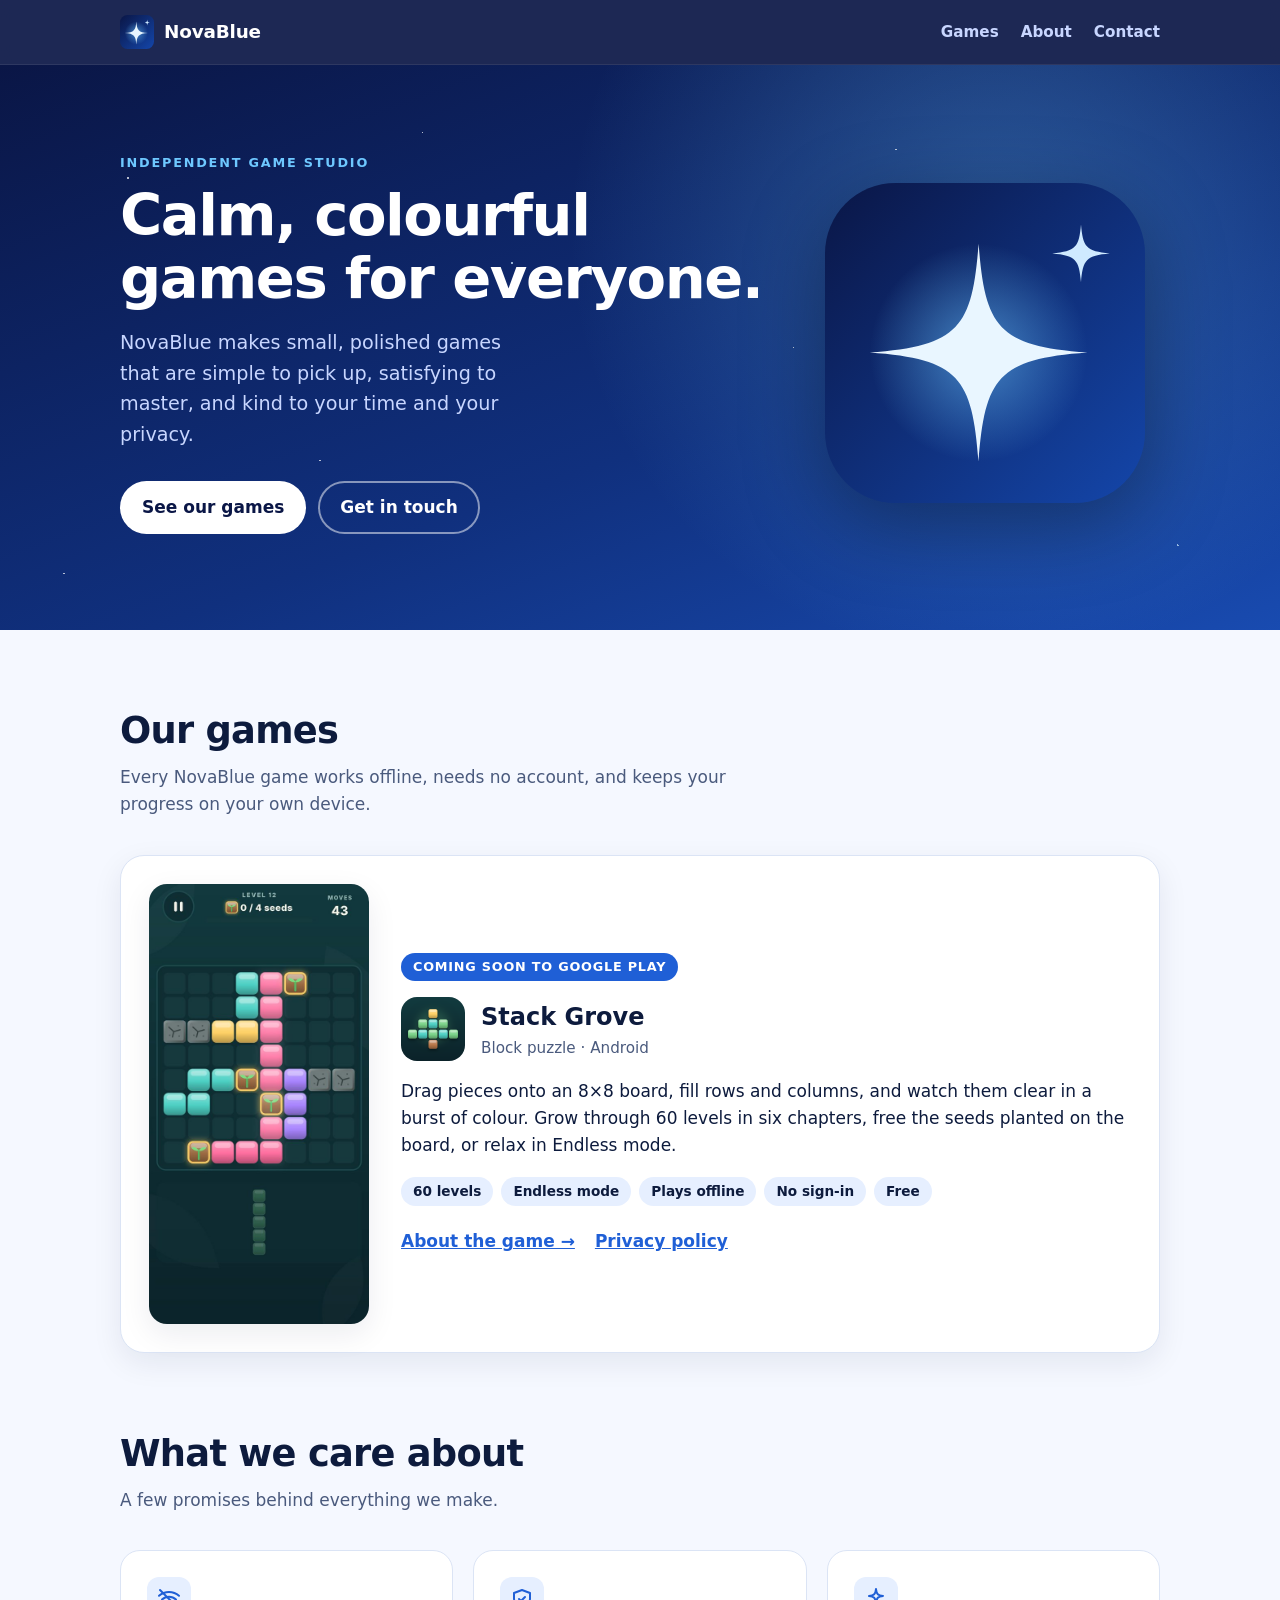
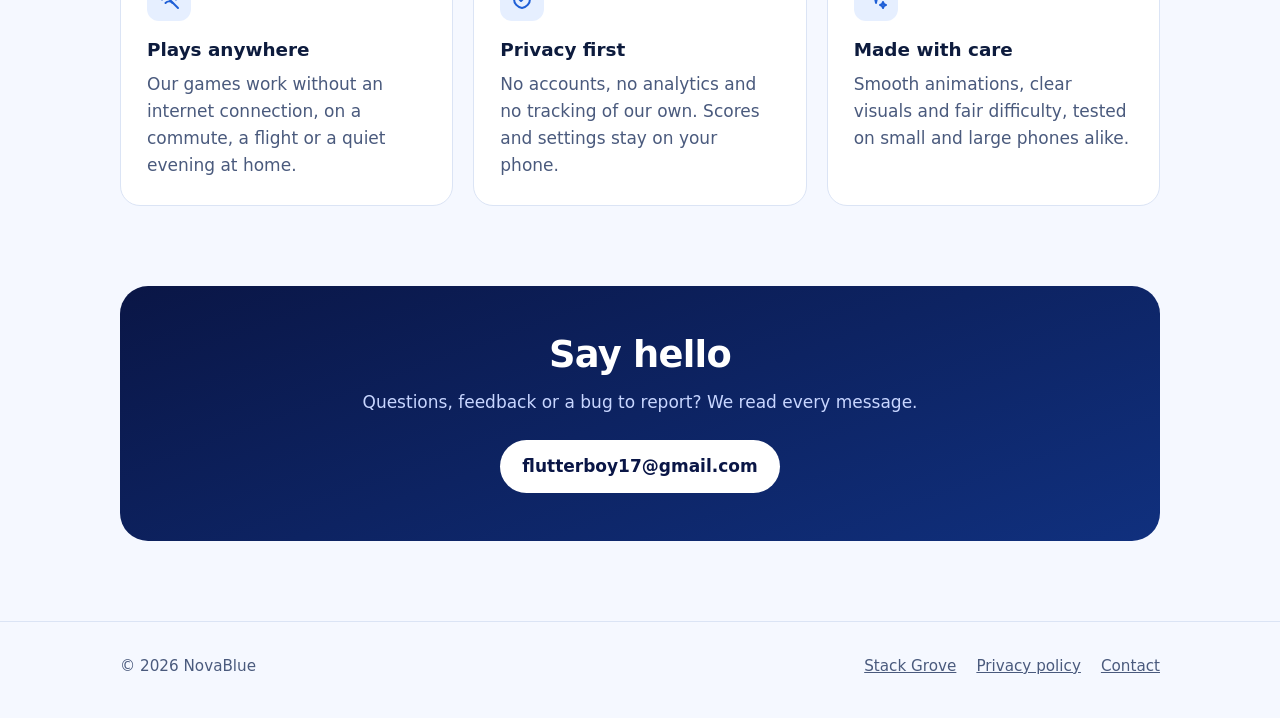
==== index.html @ 7bbaac74 "Launch the NovaBlue website Home page, Stack Grove page with screenshots, features and support FAQ, " ====
<!doctype html>
<html lang="en">
<head>
<meta charset="utf-8">
<meta name="viewport" content="width=device-width, initial-scale=1">
<title>NovaBlue: calm, colourful games</title>
<meta name="description" content="NovaBlue is an independent studio making calm, colourful mobile games that play offline and respect your privacy.">
<meta name="theme-color" content="#0a1646">
<meta name="color-scheme" content="light dark">
<link rel="icon" href="/assets/logo.svg" type="image/svg+xml">
<meta property="og:title" content="NovaBlue">
<meta property="og:description" content="Calm, colourful games for everyone.">
<meta property="og:type" content="website">
<link rel="stylesheet" href="/assets/site.css">
</head>
<body>

<header class="site-header">
  <div class="wrap">
    <a class="brand" href="/"><img src="/assets/logo.svg" alt="" width="34" height="34"><span>NovaBlue</span></a>
    <nav class="nav" aria-label="Main">
      <a href="#games">Games</a>
      <a href="#about">About</a>
      <a href="#contact">Contact</a>
    </nav>
  </div>
</header>

<main>
  <div class="hero">
    <div class="wrap">
      <div>
        <p class="eyebrow">Independent game studio</p>
        <h1>Calm, colourful games for everyone.</h1>
        <p class="lead">NovaBlue makes small, polished games that are simple to pick up, satisfying to master, and kind to your time and your privacy.</p>
        <div class="btn-row">
          <a class="btn" href="#games">See our games</a>
          <a class="btn ghost" href="#contact">Get in touch</a>
        </div>
      </div>
      <img class="hero-star" src="/assets/logo.svg" alt="NovaBlue logo: a bright four-point star" width="320" height="320">
    </div>
  </div>

  <section id="games">
    <div class="wrap">
      <h2>Our games</h2>
      <p class="section-intro">Every NovaBlue game works offline, needs no account, and keeps your progress on your own device.</p>

      <article class="game-card">
        <img class="shot" src="/assets/stack-grove/4-gameplay.jpg" alt="Stack Grove gameplay: dragging a piece onto the board while a column glows, ready to clear" width="540" height="1080" loading="lazy">
        <div>
          <span class="status">Coming soon to Google Play</span>
          <div class="game-head" style="margin-top:16px">
            <img src="/assets/stack-grove/icon.png" alt="" width="64" height="64">
            <div>
              <h3>Stack Grove</h3>
              <p>Block puzzle · Android</p>
            </div>
          </div>
          <p>Drag pieces onto an 8×8 board, fill rows and columns, and watch them clear in a burst of colour. Grow through 60 levels in six chapters, free the seeds planted on the board, or relax in Endless mode.</p>
          <ul class="chips">
            <li>60 levels</li>
            <li>Endless mode</li>
            <li>Plays offline</li>
            <li>No sign-in</li>
            <li>Free</li>
          </ul>
          <div class="text-links">
            <a href="/stack-grove/">About the game →</a>
            <a href="/stack-grove/privacy.html">Privacy policy</a>
          </div>
        </div>
      </article>
    </div>
  </section>

  <section id="about" style="padding-top:0">
    <div class="wrap">
      <h2>What we care about</h2>
      <p class="section-intro">A few promises behind everything we make.</p>
      <div class="values">
        <div class="value">
          <div class="icon"><svg viewBox="0 0 24 24" aria-hidden="true"><path d="M2 8.8a15 15 0 0 1 20 0"/><path d="M5 12.5a10 10 0 0 1 14 0"/><path d="M8.5 16a5 5 0 0 1 7 0"/><path d="M3 3l18 18"/></svg></div>
          <h3>Plays anywhere</h3>
          <p>Our games work without an internet connection, on a commute, a flight or a quiet evening at home.</p>
        </div>
        <div class="value">
          <div class="icon"><svg viewBox="0 0 24 24" aria-hidden="true"><path d="M12 3l8 3v6c0 4.5-3.4 8.3-8 9-4.6-.7-8-4.5-8-9V6z"/><path d="M9 12l2 2 4-4"/></svg></div>
          <h3>Privacy first</h3>
          <p>No accounts, no analytics and no tracking of our own. Scores and settings stay on your phone.</p>
        </div>
        <div class="value">
          <div class="icon"><svg viewBox="0 0 24 24" aria-hidden="true"><path d="M12 2c.6 5.2 1.8 6.4 7 7-5.2.6-6.4 1.8-7 7-.6-5.2-1.8-6.4-7-7 5.2-.6 6.4-1.8 7-7z"/><path d="M19 15c.3 2.2.8 2.7 3 3-2.2.3-2.7.8-3 3-.3-2.2-.8-2.7-3-3 2.2-.3 2.7-.8 3-3z"/></svg></div>
          <h3>Made with care</h3>
          <p>Smooth animations, clear visuals and fair difficulty, tested on small and large phones alike.</p>
        </div>
      </div>
    </div>
  </section>

  <section id="contact" style="padding-top:0">
    <div class="wrap">
      <div class="contact-band">
        <h2>Say hello</h2>
        <p>Questions, feedback or a bug to report? We read every message.</p>
        <a class="btn" href="mailto:flutterboy17@gmail.com">flutterboy17@gmail.com</a>
      </div>
    </div>
  </section>
</main>

<footer class="site-footer">
  <div class="wrap">
    <span>© 2026 NovaBlue</span>
    <nav aria-label="Footer">
      <a href="/stack-grove/">Stack Grove</a>
      <a href="/stack-grove/privacy.html">Privacy policy</a>
      <a href="mailto:flutterboy17@gmail.com">Contact</a>
    </nav>
  </div>
</footer>

</body>
</html>
---- assets/site.css ----
/* NovaBlue site styles. No web fonts, no trackers: everything is local. */
:root {
  --night: #0a1646;
  --deep: #10307e;
  --blue: #1f5fd6;
  --sky: #6ec8ff;
  --ice: #e9f6ff;

  --bg: #f5f8ff;
  --surface: #ffffff;
  --text: #0d1b3d;
  --muted: #4a5a7d;
  --line: #dbe4f5;
  --link: #1f5fd6;
  --chip: #e6efff;
  --shadow: 0 10px 30px rgba(13, 27, 61, .08);
}
@media (prefers-color-scheme: dark) {
  :root {
    --bg: #070f2e;
    --surface: #0f1d4a;
    --text: #eef3ff;
    --muted: #a8b6d8;
    --line: #20356f;
    --link: #8fd3ff;
    --chip: #18306e;
    --shadow: 0 10px 30px rgba(0, 0, 0, .35);
  }
}

* { box-sizing: border-box; }
html { scroll-behavior: smooth; }
body {
  margin: 0;
  background: var(--bg);
  color: var(--text);
  font: 17px/1.6 system-ui, -apple-system, "Segoe UI", Roboto, "Helvetica Neue", Arial, sans-serif;
  -webkit-font-smoothing: antialiased;
}
img { max-width: 100%; height: auto; display: block; }
a { color: var(--link); }
a:focus-visible, button:focus-visible { outline: 3px solid var(--sky); outline-offset: 3px; border-radius: 6px; }

.wrap { max-width: 1080px; margin: 0 auto; padding: 0 20px; }
.narrow { max-width: 760px; }

/* Header */
.site-header {
  position: sticky; top: 0; z-index: 10;
  background: rgba(10, 22, 70, .92);
  backdrop-filter: saturate(140%) blur(10px);
  -webkit-backdrop-filter: saturate(140%) blur(10px);
  border-bottom: 1px solid rgba(255, 255, 255, .08);
}
.site-header .wrap { display: flex; align-items: center; justify-content: space-between; height: 64px; gap: 16px; }
.brand { display: flex; align-items: center; gap: 10px; color: #fff; text-decoration: none; font-weight: 800; font-size: 1.15rem; letter-spacing: -.01em; }
.brand img { width: 34px; height: 34px; }
.nav { display: flex; gap: 22px; }
.nav a { color: #c8d6ff; text-decoration: none; font-weight: 600; font-size: .95rem; }
.nav a:hover, .nav a[aria-current] { color: #fff; }

/* Hero */
.hero {
  position: relative; overflow: hidden;
  color: #fff;
  background:
    radial-gradient(circle at 78% 30%, rgba(110, 200, 255, .30), transparent 40%),
    linear-gradient(160deg, var(--night) 0%, var(--deep) 60%, var(--blue) 130%);
}
.hero::before {
  /* A sprinkle of stars drawn with gradients, no image needed. */
  content: ""; position: absolute; inset: 0; opacity: .7; pointer-events: none;
  background-image:
    radial-gradient(1.5px 1.5px at 10% 20%, #fff 50%, transparent 51%),
    radial-gradient(1px 1px at 25% 70%, #fff 50%, transparent 51%),
    radial-gradient(2px 2px at 40% 35%, #cfeaff 50%, transparent 51%),
    radial-gradient(1px 1px at 55% 80%, #fff 50%, transparent 51%),
    radial-gradient(1.5px 1.5px at 70% 15%, #fff 50%, transparent 51%),
    radial-gradient(1px 1px at 85% 60%, #fff 50%, transparent 51%),
    radial-gradient(2px 2px at 92% 85%, #cfeaff 50%, transparent 51%),
    radial-gradient(1px 1px at 5% 90%, #fff 50%, transparent 51%),
    radial-gradient(1.5px 1.5px at 62% 50%, #fff 50%, transparent 51%),
    radial-gradient(1px 1px at 33% 12%, #fff 50%, transparent 51%);
}
.hero .wrap { position: relative; padding-top: 88px; padding-bottom: 96px; display: grid; grid-template-columns: minmax(0, 1.3fr) minmax(0, .7fr); gap: 40px; align-items: center; }
.hero .wrap > *, .game-card > * { min-width: 0; }
.hero h1 { font-size: clamp(2.3rem, 5.5vw, 3.6rem); line-height: 1.08; margin: 0 0 18px; letter-spacing: -.025em; }
.hero p.lead { font-size: 1.2rem; color: #c8d6ff; margin: 0 0 30px; max-width: 34ch; }
.hero-star { width: min(320px, 100%); justify-self: center; filter: drop-shadow(0 20px 40px rgba(0, 0, 0, .35)); }
.eyebrow { text-transform: uppercase; letter-spacing: .14em; font-weight: 800; font-size: .8rem; color: var(--sky); margin: 0 0 12px; }

.btn {
  display: inline-flex; align-items: center; gap: 8px;
  padding: 13px 22px; border-radius: 999px;
  font-weight: 700; text-decoration: none;
  background: #fff; color: var(--night);
  transition: transform .15s ease, box-shadow .15s ease;
}
.btn:hover { transform: translateY(-1px); box-shadow: 0 8px 20px rgba(0, 0, 0, .25); }
.btn.ghost { background: transparent; color: #fff; box-shadow: inset 0 0 0 2px rgba(255, 255, 255, .5); }
.btn-row { display: flex; flex-wrap: wrap; gap: 12px; }

/* Sections */
section { padding: 80px 0; }
section h2 { font-size: clamp(1.7rem, 3.5vw, 2.3rem); line-height: 1.15; letter-spacing: -.02em; margin: 0 0 12px; }
.section-intro { color: var(--muted); margin: 0 0 36px; max-width: 60ch; }

/* Game card */
.game-card {
  display: grid; grid-template-columns: 220px minmax(0, 1fr); gap: 32px; align-items: center;
  background: var(--surface); border: 1px solid var(--line); border-radius: 24px;
  padding: 28px; box-shadow: var(--shadow);
}
.game-card .shot { border-radius: 18px; box-shadow: var(--shadow); }
.game-head { display: flex; align-items: center; gap: 16px; margin-bottom: 10px; }
.game-head img { width: 64px; height: 64px; border-radius: 16px; }
.game-head h3 { margin: 0; font-size: 1.5rem; }
.game-head p { margin: 0; color: var(--muted); font-size: .95rem; }
.chips { display: flex; flex-wrap: wrap; gap: 8px; margin: 14px 0 22px; padding: 0; list-style: none; }
.chips li { background: var(--chip); border-radius: 999px; padding: 4px 12px; font-size: .85rem; font-weight: 600; }
.status { display: inline-block; font-size: .8rem; font-weight: 800; letter-spacing: .06em; text-transform: uppercase; color: #fff; background: var(--blue); border-radius: 999px; padding: 4px 12px; }
.text-links { display: flex; flex-wrap: wrap; gap: 20px; font-weight: 700; }

/* Values */
.values { display: grid; grid-template-columns: repeat(3, 1fr); gap: 20px; }
.value { background: var(--surface); border: 1px solid var(--line); border-radius: 20px; padding: 26px; }
.value .icon { width: 44px; height: 44px; border-radius: 12px; display: grid; place-items: center; background: var(--chip); margin-bottom: 14px; }
.value .icon svg { width: 24px; height: 24px; stroke: var(--link); fill: none; stroke-width: 2; stroke-linecap: round; stroke-linejoin: round; }
.value h3 { margin: 0 0 6px; font-size: 1.15rem; }
.value p { margin: 0; color: var(--muted); }

/* Contact band */
.contact-band { background: linear-gradient(160deg, var(--night), var(--deep)); color: #fff; border-radius: 28px; padding: 48px; text-align: center; }
.contact-band p { color: #c8d6ff; margin: 0 0 24px; }

/* Screenshots strip */
.shots { display: flex; gap: 16px; overflow-x: auto; scroll-snap-type: x mandatory; padding: 8px 4px 20px; margin: 0 -4px; }
.shots img { width: 220px; flex: 0 0 auto; border-radius: 18px; scroll-snap-align: start; box-shadow: var(--shadow); }

.feature-list { columns: 2; column-gap: 40px; padding-left: 20px; }
.feature-list li { margin-bottom: 8px; break-inside: avoid; }

details { background: var(--surface); border: 1px solid var(--line); border-radius: 16px; padding: 16px 20px; margin-bottom: 12px; }
summary { cursor: pointer; font-weight: 700; }
details p { margin: 10px 0 0; color: var(--muted); }

/* Long-form pages (privacy) */
.doc { padding: 56px 0 80px; }
.doc h1 { font-size: 2.2rem; line-height: 1.15; margin: 0 0 6px; letter-spacing: -.02em; }
.doc h2 { font-size: 1.3rem; margin: 36px 0 8px; }
.muted { color: var(--muted); }
.card { background: var(--surface); border: 1px solid var(--line); border-radius: 16px; padding: 18px 22px; margin: 22px 0; }
table { width: 100%; border-collapse: collapse; font-size: .95rem; }
th, td { text-align: left; vertical-align: top; padding: 10px 8px; border-bottom: 1px solid var(--line); }

/* Footer */
.site-footer { border-top: 1px solid var(--line); padding: 32px 0 40px; color: var(--muted); font-size: .95rem; }
.site-footer .wrap { display: flex; flex-wrap: wrap; justify-content: space-between; gap: 16px; }
.site-footer nav { display: flex; flex-wrap: wrap; gap: 20px; }
.site-footer a { color: var(--muted); }

@media (max-width: 820px) {
  .hero .wrap { grid-template-columns: minmax(0, 1fr); gap: 24px; padding-top: 40px; padding-bottom: 56px; }
  .hero-star { width: 96px; justify-self: start; order: -1; }
  .game-card { grid-template-columns: minmax(0, 1fr); padding: 20px; gap: 20px; }
  .game-card .shot { width: 200px; justify-self: center; }
  .values { grid-template-columns: 1fr; }
  .feature-list { columns: 1; }
  section { padding: 56px 0; }
  .contact-band { padding: 32px 20px; }
}
@media (max-width: 520px) {
  .wrap { padding: 0 16px; }
  .nav { gap: 14px; }
  .nav a { font-size: .9rem; }
  .brand span { display: none; }
  table, tbody, tr, th, td { display: block; }
  th { padding-bottom: 0; }
}
@media (prefers-reduced-motion: reduce) {
  html { scroll-behavior: auto; }
  .btn { transition: none; }
}
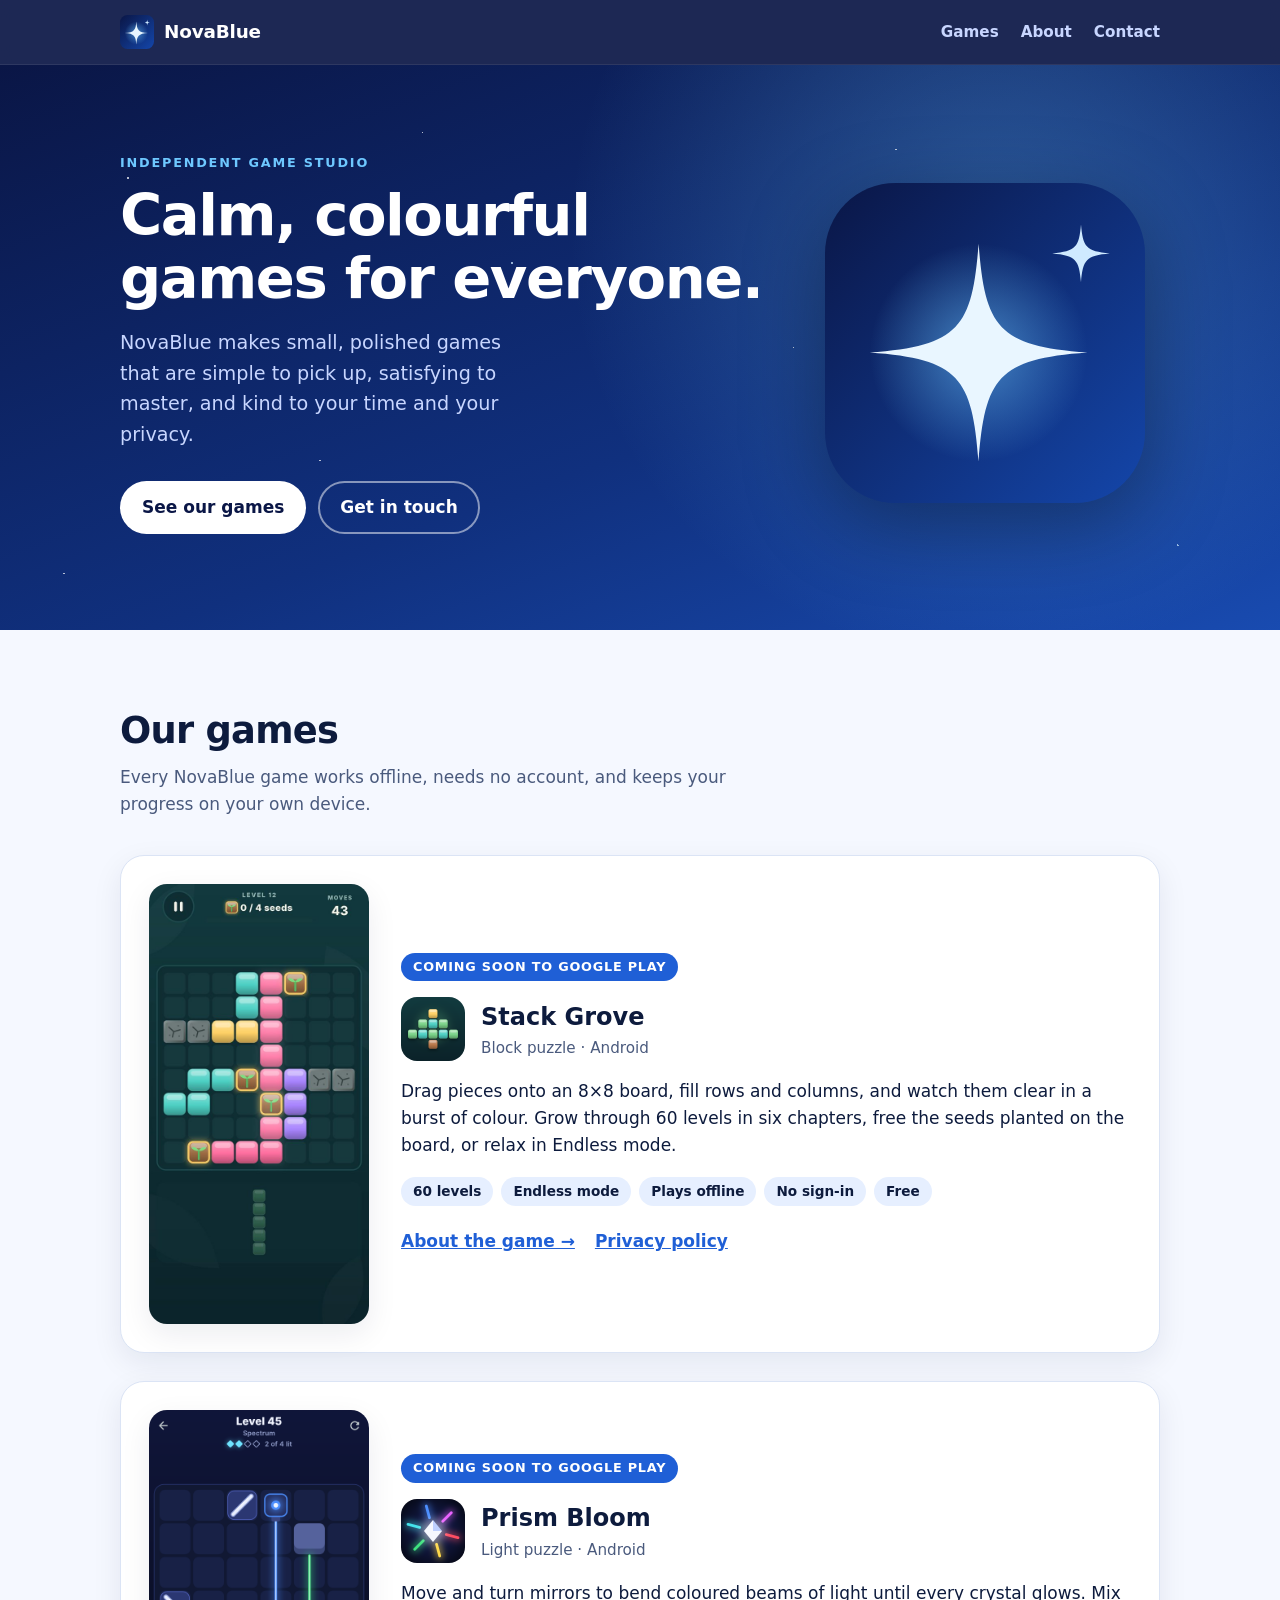
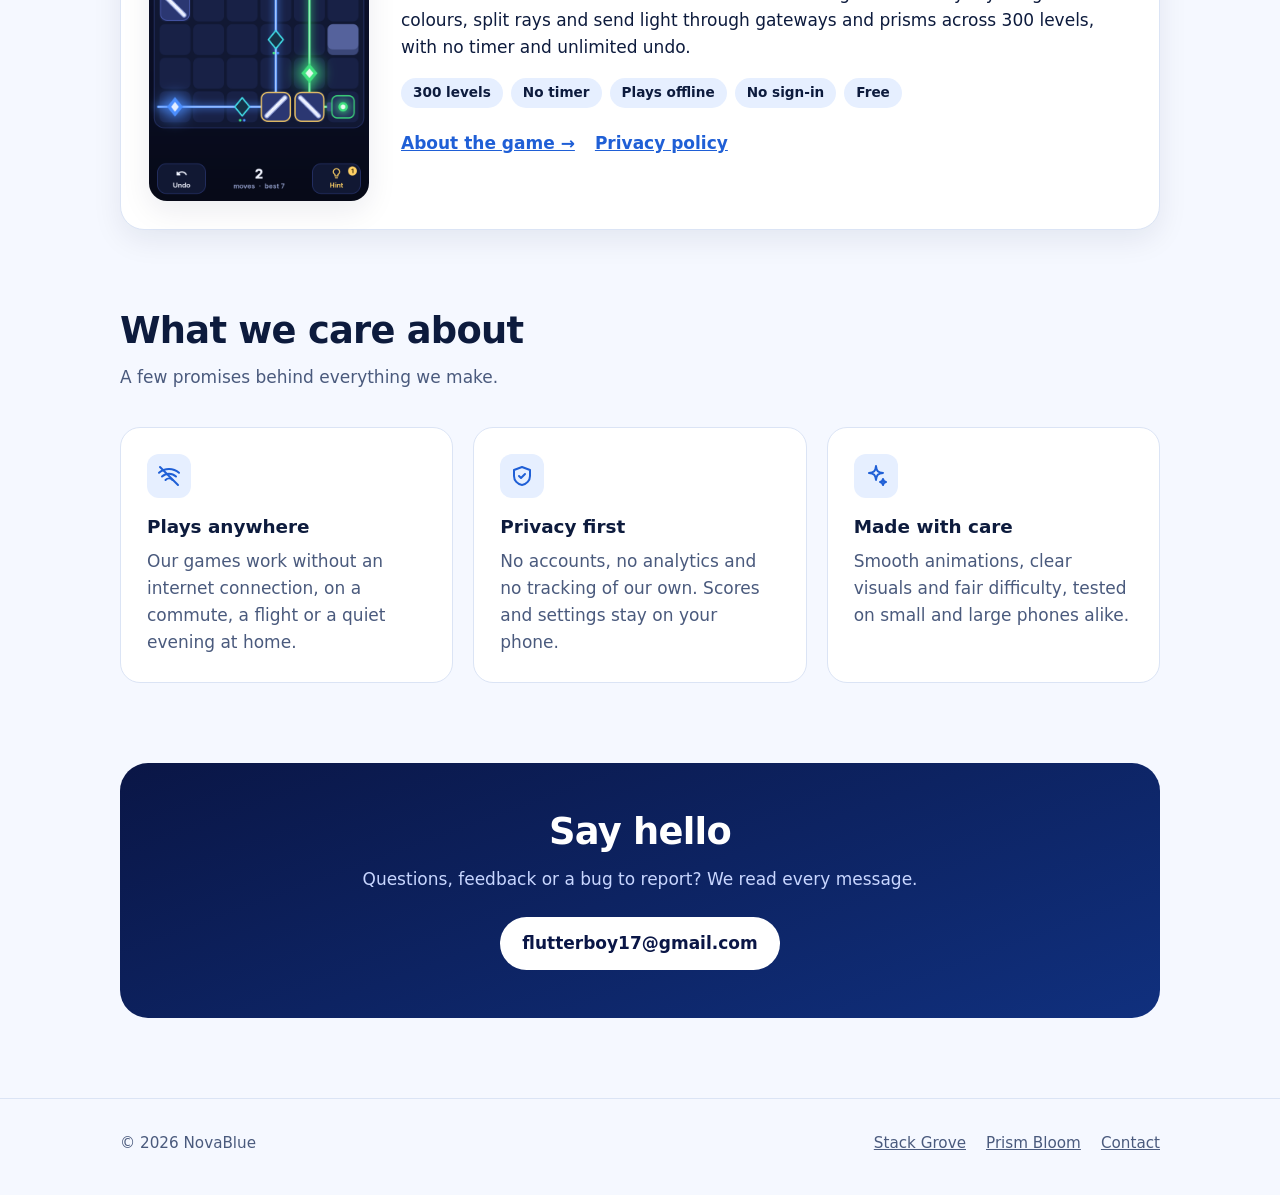
==== commit 19a58f42: "Add Prism Bloom game page and privacy policy Co-Authored-By: Claude Fable 5.2 <noreply@anthropic.com" ====
--- a/index.html
+++ b/index.html
@@ -72,6 +72,32 @@
           </div>
         </div>
       </article>
+
+      <article class="game-card" style="margin-top:28px">
+        <img class="shot" src="/assets/prism-bloom/2-colour-mixing.png" alt="Prism Bloom gameplay: blue and green beams bent by mirrors to light the crystals" width="540" height="960" loading="lazy">
+        <div>
+          <span class="status">Coming soon to Google Play</span>
+          <div class="game-head" style="margin-top:16px">
+            <img src="/assets/prism-bloom/icon.png" alt="" width="64" height="64">
+            <div>
+              <h3>Prism Bloom</h3>
+              <p>Light puzzle · Android</p>
+            </div>
+          </div>
+          <p>Move and turn mirrors to bend coloured beams of light until every crystal glows. Mix colours, split rays and send light through gateways and prisms across 300 levels, with no timer and unlimited undo.</p>
+          <ul class="chips">
+            <li>300 levels</li>
+            <li>No timer</li>
+            <li>Plays offline</li>
+            <li>No sign-in</li>
+            <li>Free</li>
+          </ul>
+          <div class="text-links">
+            <a href="/prism-bloom/">About the game →</a>
+            <a href="/prism-bloom/privacy.html">Privacy policy</a>
+          </div>
+        </div>
+      </article>
     </div>
   </section>
 
@@ -115,7 +141,7 @@
     <span>© 2026 NovaBlue</span>
     <nav aria-label="Footer">
       <a href="/stack-grove/">Stack Grove</a>
-      <a href="/stack-grove/privacy.html">Privacy policy</a>
+      <a href="/prism-bloom/">Prism Bloom</a>
       <a href="mailto:flutterboy17@gmail.com">Contact</a>
     </nav>
   </div>
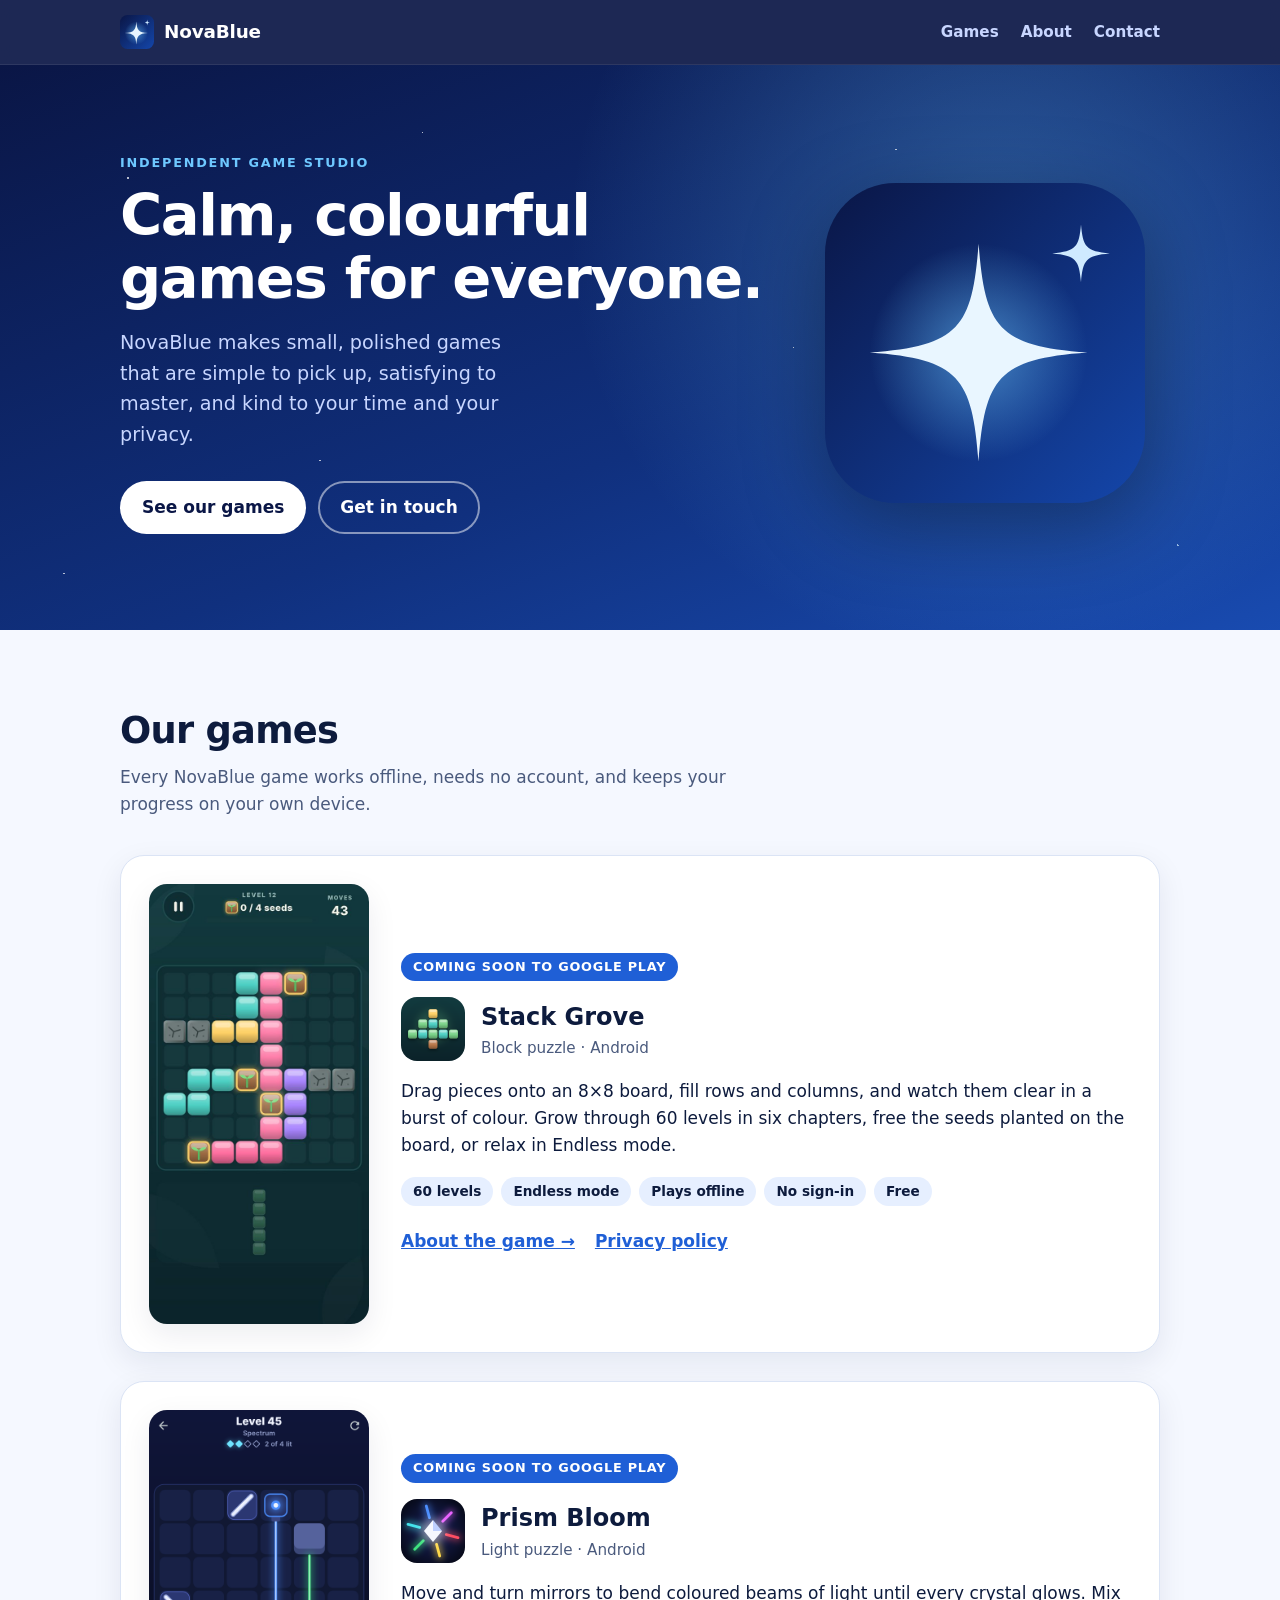
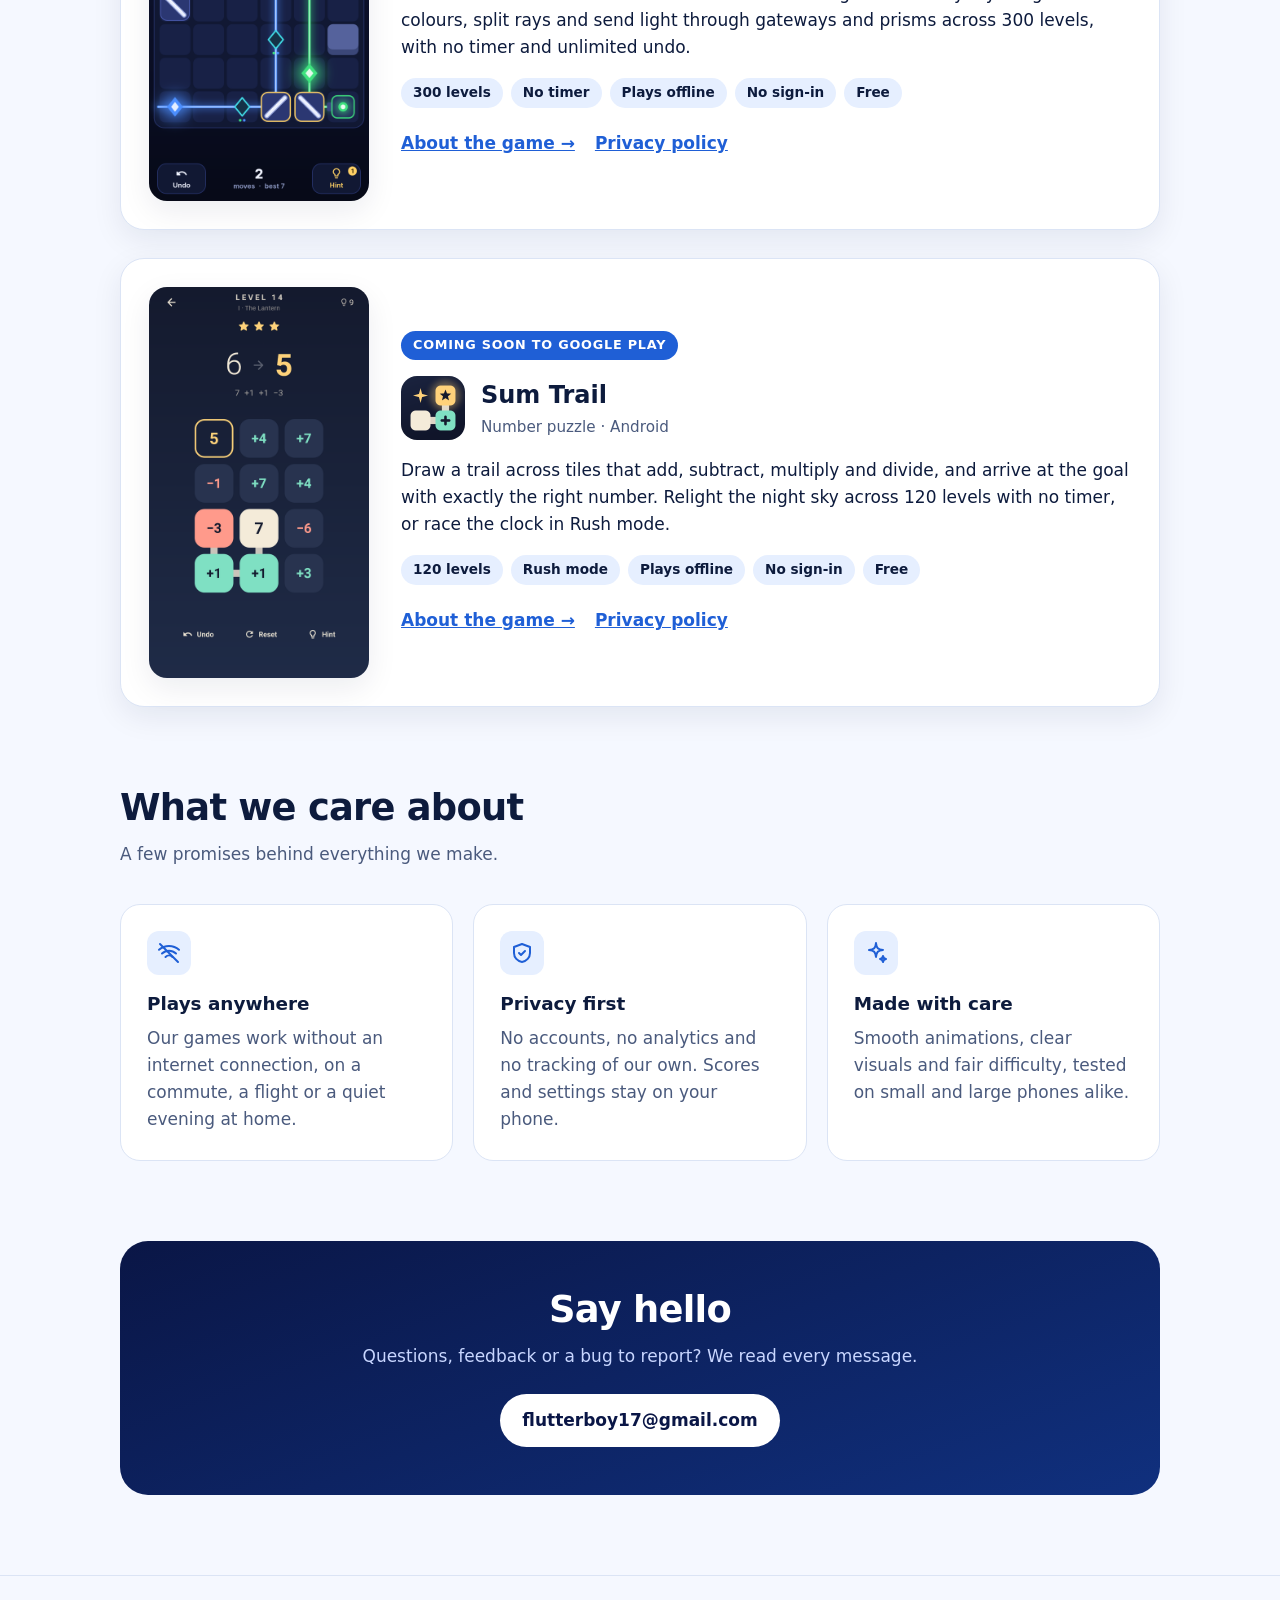
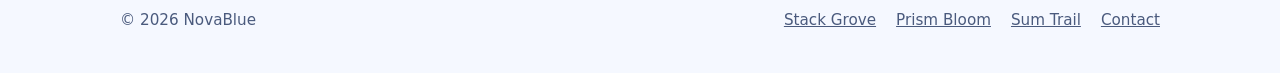
==== commit ce09f918: "Add Sum Trail game page and privacy policy Co-Authored-By: Claude Fable 5.2 <noreply@anthropic.com>" ====
--- a/index.html
+++ b/index.html
@@ -98,6 +98,32 @@
           </div>
         </div>
       </article>
+
+      <article class="game-card" style="margin-top:28px">
+        <img class="shot" src="/assets/sum-trail/2-draw-a-trail.png" alt="Sum Trail gameplay: a trail drawn across number tiles towards the goal" width="540" height="960" loading="lazy">
+        <div>
+          <span class="status">Coming soon to Google Play</span>
+          <div class="game-head" style="margin-top:16px">
+            <img src="/assets/sum-trail/icon.png" alt="" width="64" height="64">
+            <div>
+              <h3>Sum Trail</h3>
+              <p>Number puzzle · Android</p>
+            </div>
+          </div>
+          <p>Draw a trail across tiles that add, subtract, multiply and divide, and arrive at the goal with exactly the right number. Relight the night sky across 120 levels with no timer, or race the clock in Rush mode.</p>
+          <ul class="chips">
+            <li>120 levels</li>
+            <li>Rush mode</li>
+            <li>Plays offline</li>
+            <li>No sign-in</li>
+            <li>Free</li>
+          </ul>
+          <div class="text-links">
+            <a href="/sum-trail/">About the game →</a>
+            <a href="/sum-trail/privacy.html">Privacy policy</a>
+          </div>
+        </div>
+      </article>
     </div>
   </section>
 
@@ -142,6 +168,7 @@
     <nav aria-label="Footer">
       <a href="/stack-grove/">Stack Grove</a>
       <a href="/prism-bloom/">Prism Bloom</a>
+      <a href="/sum-trail/">Sum Trail</a>
       <a href="mailto:flutterboy17@gmail.com">Contact</a>
     </nav>
   </div>
